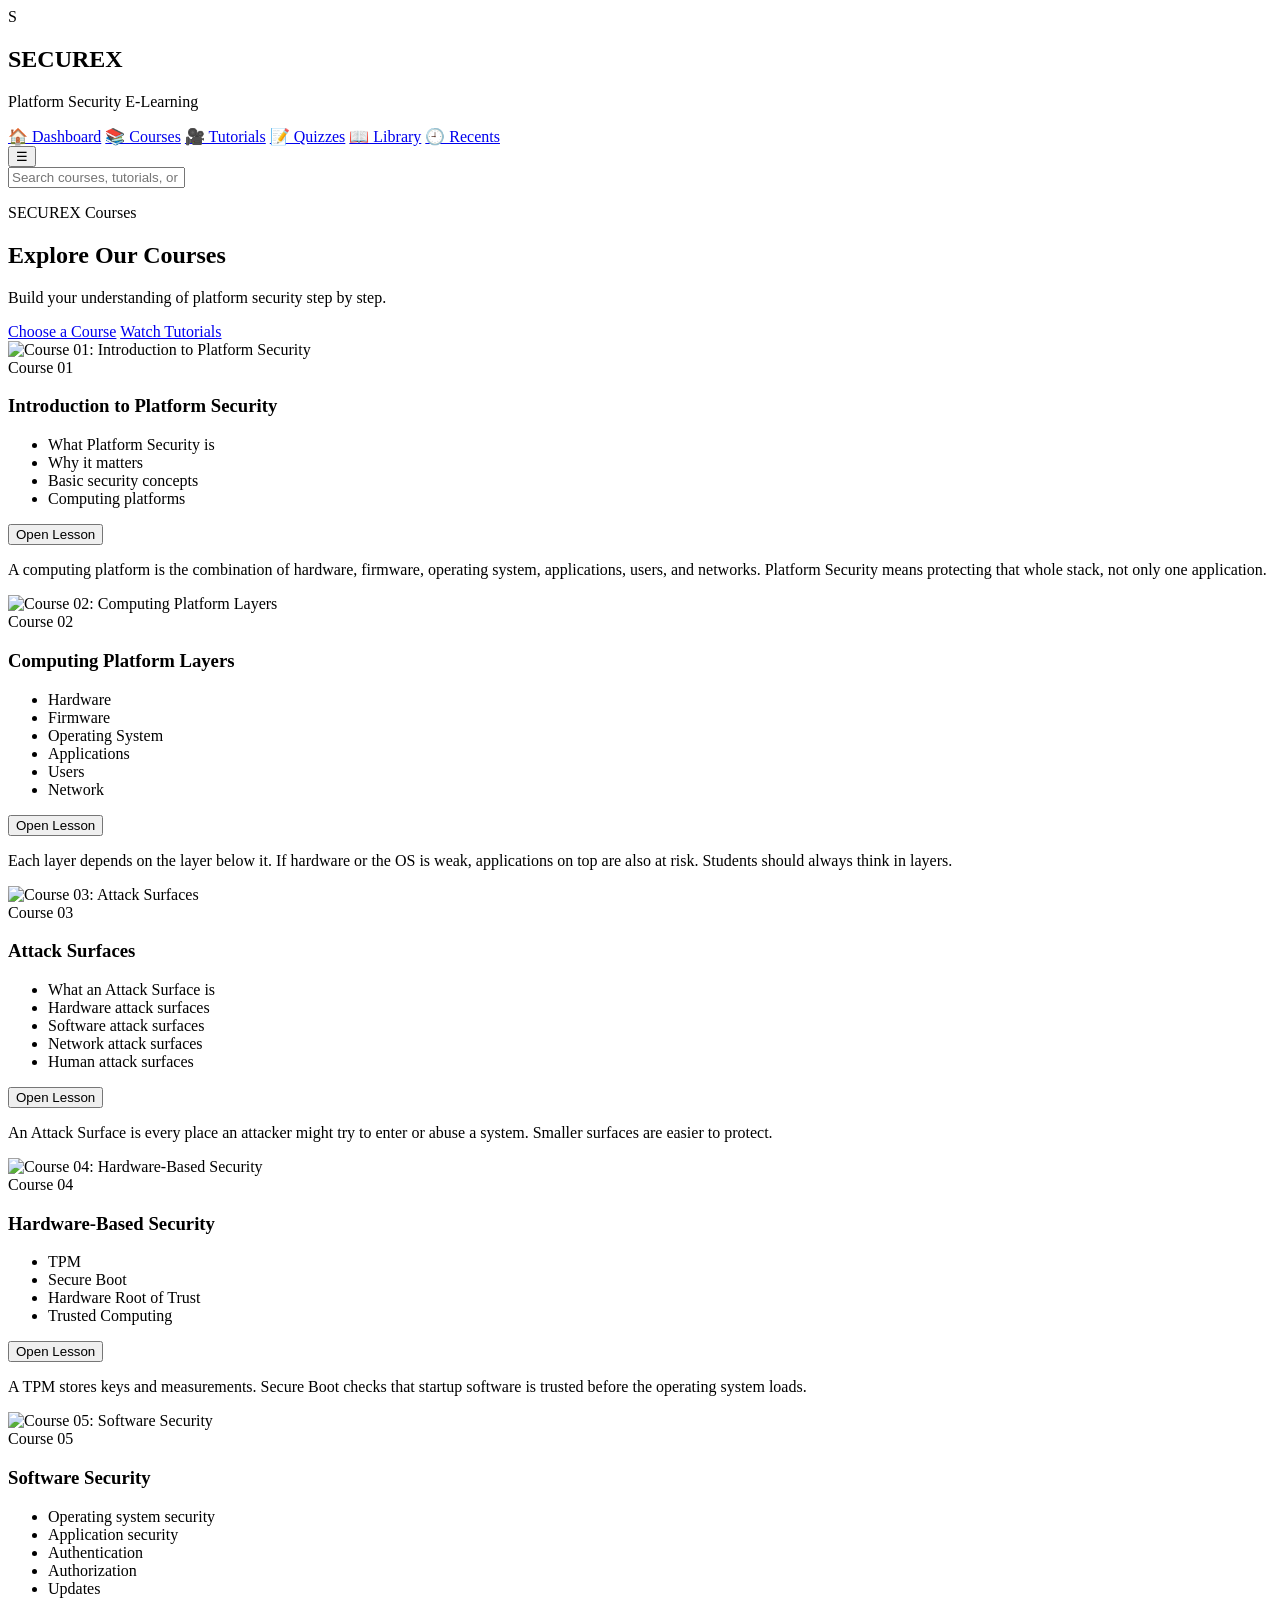
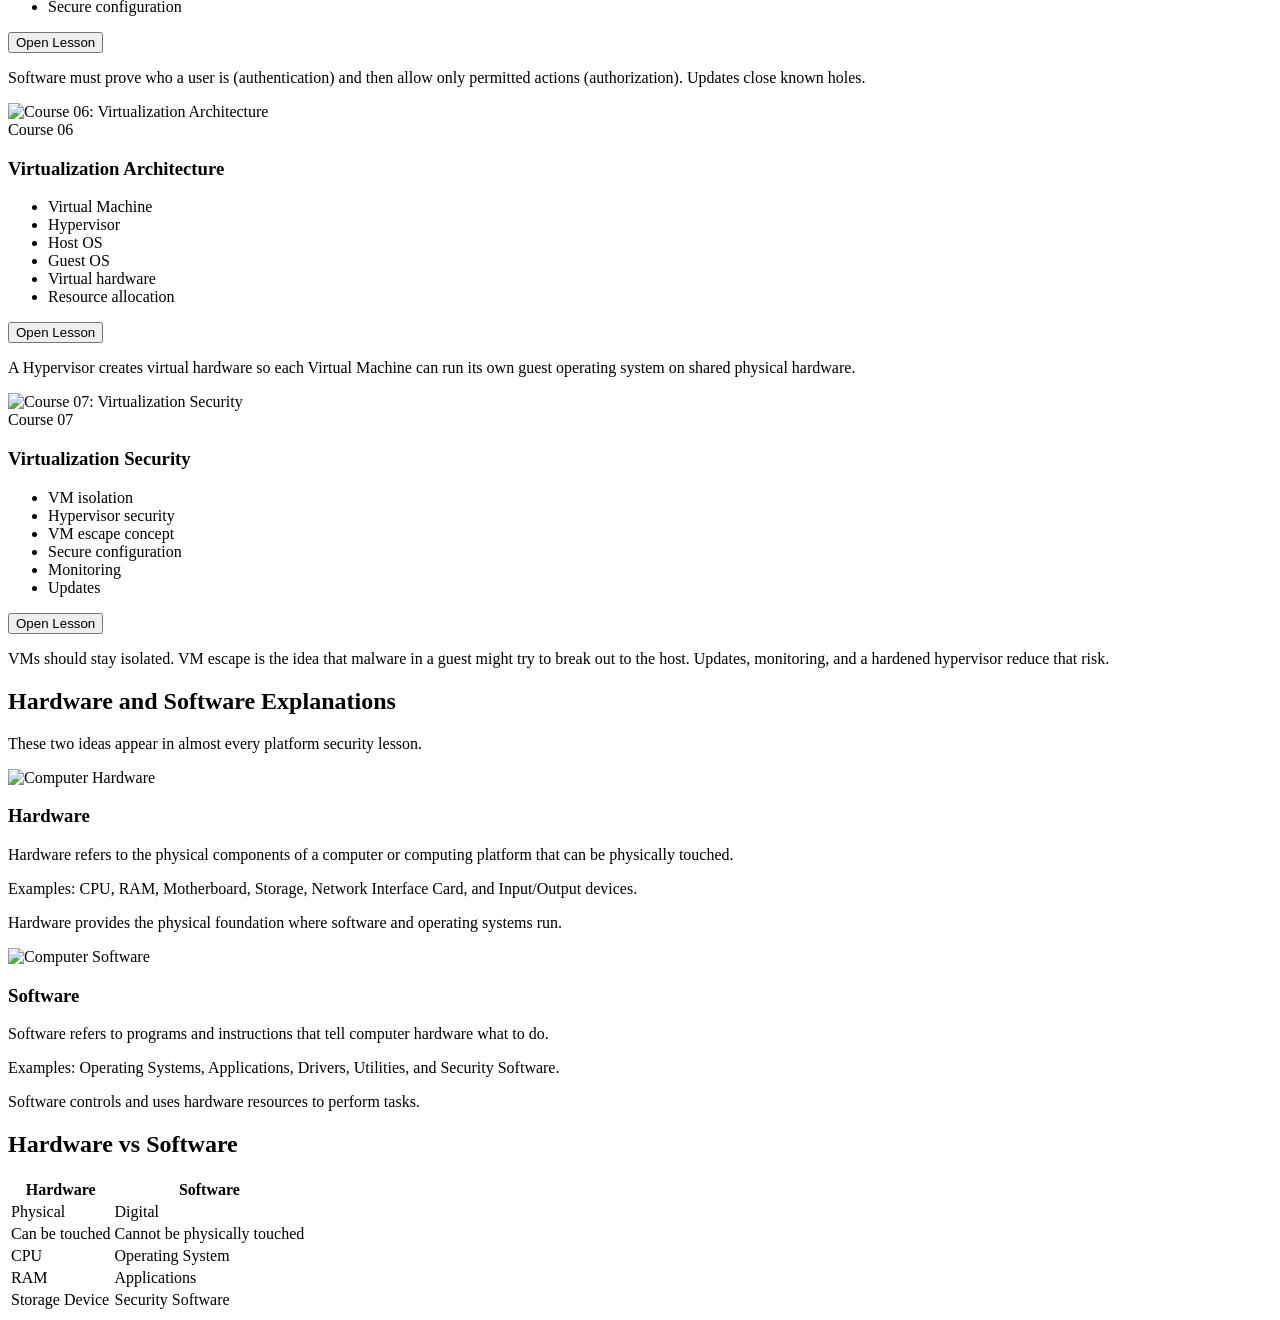
==== courses.html @ d3ca174d "Add files via upload" ====
<!DOCTYPE html>
<html lang="en">
<head>
    <meta charset="UTF-8">
    <meta name="viewport" content="width=device-width, initial-scale=1.0">
    <title>SECUREX | Courses</title>
    <link rel="stylesheet" href="css/style.css">
</head>
<body>
    <div class="overlay" id="overlay"></div>

    <div class="app">
        <aside class="sidebar" id="sidebar">
            <div class="brand">
                <div class="logo-mark">S</div>
                <div>
                    <h1>SECUREX</h1>
                    <p>Platform Security E-Learning</p>
                </div>
            </div>
            <nav>
                <a class="nav-link" href="index.html">🏠 Dashboard</a>
                <a class="nav-link active" href="courses.html">📚 Courses</a>
                <a class="nav-link" href="tutorials.html">🎥 Tutorials</a>
                <a class="nav-link" href="quizzes.html">📝 Quizzes</a>
                <a class="nav-link" href="library.html">📖 Library</a>
                <a class="nav-link" href="recents.html">🕘 Recents</a>
            </nav>
        </aside>

        <div class="main">
            <header class="topbar">
                <button class="menu-toggle" type="button" onclick="toggleMenu()">☰</button>
                <div class="search-box">
                    <input id="searchInput" type="text" placeholder="Search courses, tutorials, or security topics...">
                </div>
            </header>

            <main class="page">
                <section class="hero reveal">
                    <span class="floating-shape shape-1"></span>
                    <span class="floating-shape shape-2"></span>
                    <div>
                        <p class="tagline">SECUREX Courses</p>
                        <h2>Explore Our Courses</h2>
                        <p>Build your understanding of platform security step by step.</p>
                        <div class="hero-actions">
                            <a class="btn btn-primary" href="#course-01">Choose a Course</a>
                            <a class="btn btn-secondary" href="tutorials.html">Watch Tutorials</a>
                        </div>
                    </div>
                </section>

                <section class="section">
                    <div class="card-grid">
                        <article class="course-card search-item reveal" id="course-01">
                            <div class="course-image">
                                <img src="images/course1.webp" alt="Course 01: Introduction to Platform Security">
                            </div>
                            <span class="card-label">Course 01</span>
                            <h3>Introduction to Platform Security</h3>
                            <ul class="course-topics">
                                <li>What <span class="highlight">Platform Security</span> is</li>
                                <li>Why it matters</li>
                                <li>Basic security concepts</li>
                                <li>Computing platforms</li>
                            </ul>
                            <button class="btn btn-accent open-lesson" type="button" data-title="Introduction to Platform Security" data-link="courses.html#course-01">Open Lesson</button>
                            <div class="lesson-panel">
                                <p>A computing platform is the combination of hardware, firmware, operating system, applications, users, and networks. <span class="highlight">Platform Security</span> means protecting that whole stack, not only one application.</p>
                            </div>
                        </article>

                        <article class="course-card search-item reveal" id="course-02">
                            <div class="course-image">
                                <img src="images/course2.webp" alt="Course 02: Computing Platform Layers">
                            </div>
                            <span class="card-label">Course 02</span>
                            <h3>Computing Platform Layers</h3>
                            <ul class="course-topics">
                                <li><span class="highlight">Hardware</span></li>
                                <li>Firmware</li>
                                <li>Operating System</li>
                                <li>Applications</li>
                                <li>Users</li>
                                <li>Network</li>
                            </ul>
                            <button class="btn btn-accent open-lesson" type="button" data-title="Computing Platform Layers" data-link="courses.html#course-02">Open Lesson</button>
                            <div class="lesson-panel">
                                <p>Each layer depends on the layer below it. If hardware or the OS is weak, applications on top are also at risk. Students should always think in layers.</p>
                            </div>
                        </article>

                        <article class="course-card search-item reveal" id="course-03">
                            <div class="course-image">
                                <img src="https://images.unsplash.com/photo-1516321318423-f06f85e504b3?auto=format&fit=crop&w=900&q=80" alt="Course 03: Attack Surfaces">
                            </div>
                            <span class="card-label">Course 03</span>
                            <h3>Attack Surfaces</h3>
                            <ul class="course-topics">
                                <li>What an <span class="highlight">Attack Surface</span> is</li>
                                <li>Hardware attack surfaces</li>
                                <li>Software attack surfaces</li>
                                <li>Network attack surfaces</li>
                                <li>Human attack surfaces</li>
                            </ul>
                            <button class="btn btn-accent open-lesson" type="button" data-title="Attack Surfaces" data-link="courses.html#course-03">Open Lesson</button>
                            <div class="lesson-panel">
                                <p>An <span class="highlight">Attack Surface</span> is every place an attacker might try to enter or abuse a system. Smaller surfaces are easier to protect.</p>
                            </div>
                        </article>

                        <article class="course-card search-item reveal" id="course-04">
                            <div class="course-image">
                                <img src="https://images.unsplash.com/photo-1518770660439-4636190af475?auto=format&fit=crop&w=900&q=80" alt="Course 04: Hardware-Based Security">
                            </div>
                            <span class="card-label">Course 04</span>
                            <h3>Hardware-Based Security</h3>
                            <ul class="course-topics">
                                <li><span class="highlight">TPM</span></li>
                                <li><span class="highlight">Secure Boot</span></li>
                                <li>Hardware Root of Trust</li>
                                <li>Trusted Computing</li>
                            </ul>
                            <button class="btn btn-accent open-lesson" type="button" data-title="Hardware Security" data-link="courses.html#course-04">Open Lesson</button>
                            <div class="lesson-panel">
                                <p>A <span class="highlight">TPM</span> stores keys and measurements. <span class="highlight">Secure Boot</span> checks that startup software is trusted before the operating system loads.</p>
                            </div>
                        </article>

                        <article class="course-card search-item reveal" id="course-05">
                            <div class="course-image">
                                <img src="https://images.unsplash.com/photo-1526379095098-d400fd0bf935?auto=format&fit=crop&w=900&q=80" alt="Course 05: Software Security">
                            </div>
                            <span class="card-label">Course 05</span>
                            <h3>Software Security</h3>
                            <ul class="course-topics">
                                <li>Operating system security</li>
                                <li>Application security</li>
                                <li>Authentication</li>
                                <li>Authorization</li>
                                <li>Updates</li>
                                <li>Secure configuration</li>
                            </ul>
                            <button class="btn btn-accent open-lesson" type="button" data-title="Software Security" data-link="courses.html#course-05">Open Lesson</button>
                            <div class="lesson-panel">
                                <p><span class="highlight">Software</span> must prove who a user is (authentication) and then allow only permitted actions (authorization). Updates close known holes.</p>
                            </div>
                        </article>

                        <article class="course-card search-item reveal" id="course-06">
                            <div class="course-image">
                                <img src="https://images.unsplash.com/photo-1517430816045-df4b7de11d1d?auto=format&fit=crop&w=900&q=80" alt="Course 06: Virtualization Architecture">
                            </div>
                            <span class="card-label">Course 06</span>
                            <h3>Virtualization Architecture</h3>
                            <ul class="course-topics">
                                <li><span class="highlight">Virtual Machine</span></li>
                                <li><span class="highlight">Hypervisor</span></li>
                                <li>Host OS</li>
                                <li>Guest OS</li>
                                <li>Virtual hardware</li>
                                <li>Resource allocation</li>
                            </ul>
                            <button class="btn btn-accent open-lesson" type="button" data-title="Virtualization Architecture" data-link="courses.html#course-06">Open Lesson</button>
                            <div class="lesson-panel">
                                <p>A <span class="highlight">Hypervisor</span> creates virtual hardware so each <span class="highlight">Virtual Machine</span> can run its own guest operating system on shared physical hardware.</p>
                            </div>
                        </article>

                        <article class="course-card search-item reveal" id="course-07">
                            <div class="course-image">
                                <img src="https://images.unsplash.com/photo-1550751827-4bd374c3f58b?auto=format&fit=crop&w=900&q=80" alt="Course 07: Virtualization Security">
                            </div>
                            <span class="card-label">Course 07</span>
                            <h3>Virtualization Security</h3>
                            <ul class="course-topics">
                                <li>VM isolation</li>
                                <li>Hypervisor security</li>
                                <li>VM escape concept</li>
                                <li>Secure configuration</li>
                                <li>Monitoring</li>
                                <li>Updates</li>
                            </ul>
                            <button class="btn btn-accent open-lesson" type="button" data-title="Virtualization Security" data-link="courses.html#course-07">Open Lesson</button>
                            <div class="lesson-panel">
                                <p>VMs should stay isolated. VM escape is the idea that malware in a guest might try to break out to the host. Updates, monitoring, and a hardened hypervisor reduce that risk.</p>
                            </div>
                        </article>
                    </div>
                </section>

                <section class="section reveal">
                    <h2>Hardware and Software Explanations</h2>
                    <p class="section-subtitle">These two ideas appear in almost every platform security lesson.</p>

                    <div class="two-col">
                        <article class="info-card">
                            <div class="topic-image">
                                <img src="https://images.unsplash.com/photo-1518770660439-4636190af475?auto=format&fit=crop&w=900&q=80" alt="Computer Hardware">
                            </div>
                            <h3>Hardware</h3>
                            <p><span class="highlight">Hardware</span> refers to the physical components of a computer or computing platform that can be physically touched.</p>
                            <p>Examples: CPU, RAM, Motherboard, Storage, Network Interface Card, and Input/Output devices.</p>
                            <p>Hardware provides the physical foundation where software and operating systems run.</p>
                        </article>

                        <article class="info-card">
                            <div class="topic-image">
                                <img src="https://images.unsplash.com/photo-1498050108023-c5249f4df085?auto=format&fit=crop&w=900&q=80" alt="Computer Software">
                            </div>
                            <h3>Software</h3>
                            <p><span class="highlight">Software</span> refers to programs and instructions that tell computer hardware what to do.</p>
                            <p>Examples: Operating Systems, Applications, Drivers, Utilities, and Security Software.</p>
                            <p>Software controls and uses hardware resources to perform tasks.</p>
                        </article>
                    </div>
                </section>

                <section class="section reveal">
                    <h2>Hardware vs Software</h2>
                    <table class="compare-table">
                        <thead>
                            <tr>
                                <th>Hardware</th>
                                <th>Software</th>
                            </tr>
                        </thead>
                        <tbody>
                            <tr><td>Physical</td><td>Digital</td></tr>
                            <tr><td>Can be touched</td><td>Cannot be physically touched</td></tr>
                            <tr><td>CPU</td><td>Operating System</td></tr>
                            <tr><td>RAM</td><td>Applications</td></tr>
                            <tr><td>Storage Device</td><td>Security Software</td></tr>
                        </tbody>
                    </table>
                </section>
            </main>
        </div>
    </div>

    <script src="js/script.js"></script>
</body>
</html>
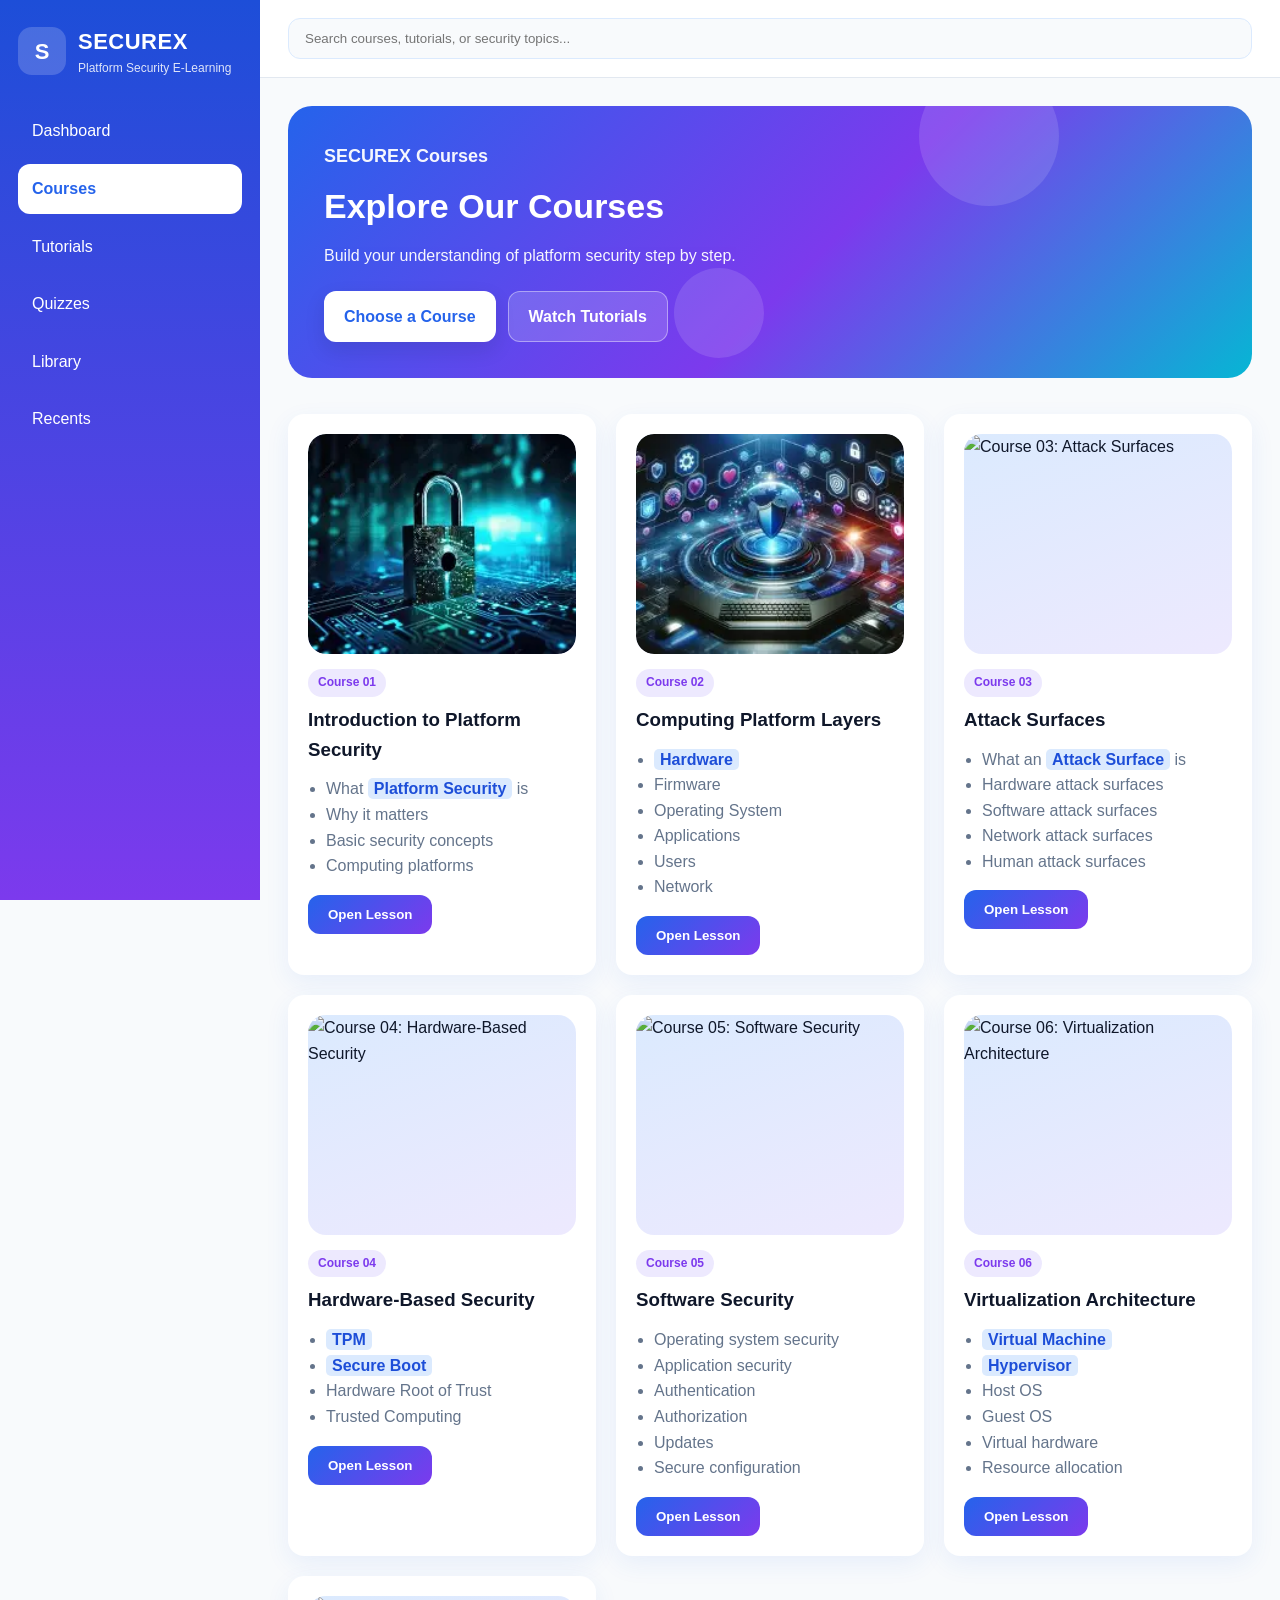
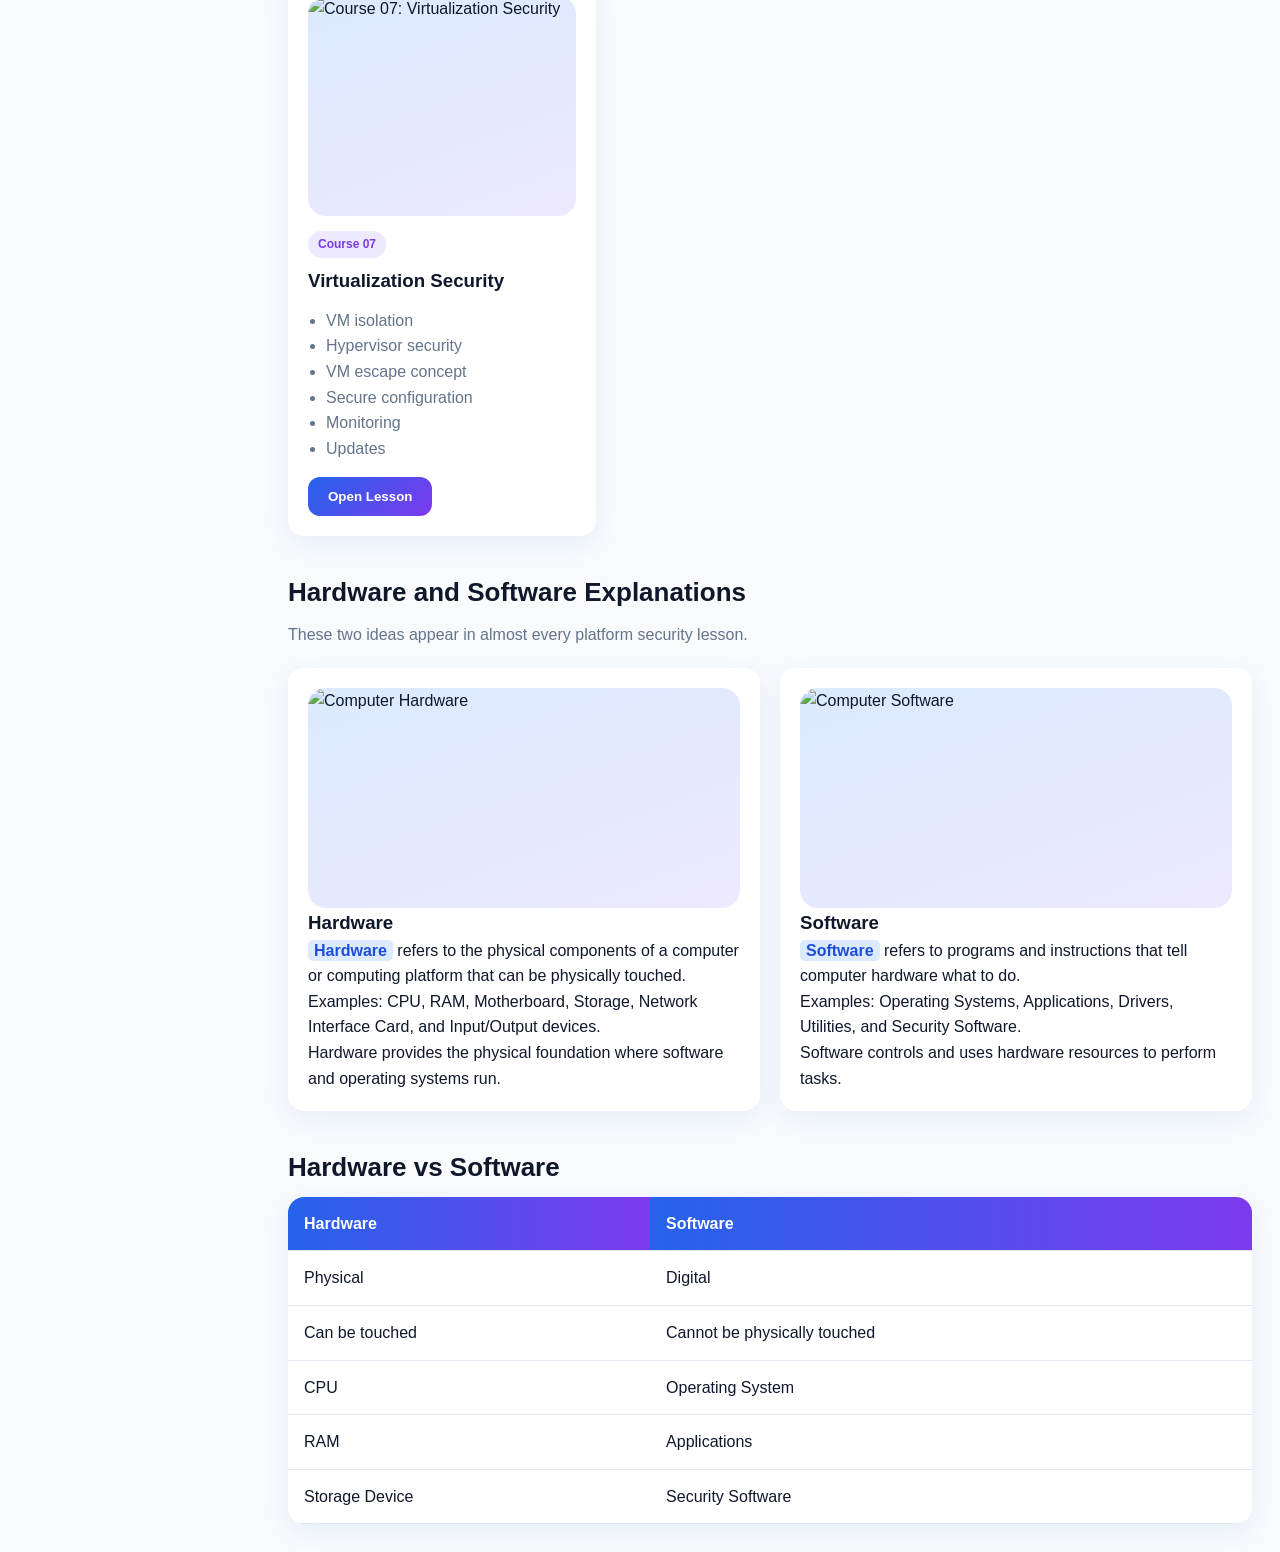
==== commit c514fa5b: "Fix HTML encoding issues in courses.html" ====
--- a/courses.html
+++ b/courses.html
@@ -19,12 +19,12 @@
                 </div>
             </div>
             <nav>
-                <a class="nav-link" href="index.html">🏠 Dashboard</a>
-                <a class="nav-link active" href="courses.html">📚 Courses</a>
-                <a class="nav-link" href="tutorials.html">🎥 Tutorials</a>
-                <a class="nav-link" href="quizzes.html">📝 Quizzes</a>
-                <a class="nav-link" href="library.html">📖 Library</a>
-                <a class="nav-link" href="recents.html">🕘 Recents</a>
+                <a class="nav-link" href="index.html"> Dashboard</a>
+                <a class="nav-link active" href="courses.html"> Courses</a>
+                <a class="nav-link" href="tutorials.html"> Tutorials</a>
+                <a class="nav-link" href="quizzes.html"> Quizzes</a>
+                <a class="nav-link" href="library.html"> Library</a>
+                <a class="nav-link" href="recents.html"> Recents</a>
             </nav>
         </aside>
 
--- a/css/style.css
+++ b/css/style.css
@@ -0,0 +1,775 @@
+/* ============================================
+   SECUREX - Platform Security E-Learning
+   Simple, readable styles for the whole site
+   ============================================ */
+
+:root {
+    --primary: #2563EB;
+    --secondary: #7C3AED;
+    --accent: #06B6D4;
+    --background: #F8FAFC;
+    --card: #FFFFFF;
+    --text: #0F172A;
+    --text-secondary: #64748B;
+    --shadow: 0 8px 24px rgba(37, 99, 235, 0.08);
+    --shadow-hover: 0 16px 32px rgba(124, 58, 237, 0.16);
+    --radius: 16px;
+    --sidebar-width: 260px;
+}
+
+* {
+    box-sizing: border-box;
+    margin: 0;
+    padding: 0;
+}
+
+html {
+    scroll-behavior: smooth;
+}
+
+body {
+    font-family: "Segoe UI", Arial, sans-serif;
+    background: var(--background);
+    color: var(--text);
+    line-height: 1.6;
+}
+
+img {
+    max-width: 100%;
+    display: block;
+}
+
+a {
+    text-decoration: none;
+    color: inherit;
+}
+
+button,
+input,
+select {
+    font-family: inherit;
+}
+
+.highlight {
+    background: #dbeafe;
+    color: #1d4ed8;
+    padding: 2px 6px;
+    border-radius: 5px;
+    font-weight: 600;
+}
+
+/* ---------- Layout ---------- */
+.app {
+    display: flex;
+    min-height: 100vh;
+}
+
+.sidebar {
+    width: var(--sidebar-width);
+    background: linear-gradient(180deg, #1d4ed8 0%, #7c3aed 100%);
+    color: #fff;
+    padding: 24px 18px;
+    position: fixed;
+    top: 0;
+    left: 0;
+    height: 100vh;
+    overflow-y: auto;
+    z-index: 1000;
+    transition: transform 0.3s ease;
+}
+
+.brand {
+    display: flex;
+    align-items: center;
+    gap: 12px;
+    margin-bottom: 28px;
+}
+
+.logo-mark {
+    width: 48px;
+    height: 48px;
+    border-radius: 14px;
+    background: rgba(255, 255, 255, 0.18);
+    display: flex;
+    align-items: center;
+    justify-content: center;
+    font-weight: 800;
+    font-size: 22px;
+}
+
+.brand h1 {
+    font-size: 22px;
+    letter-spacing: 0.5px;
+}
+
+.brand p {
+    font-size: 12px;
+    opacity: 0.85;
+}
+
+.nav-link {
+    display: flex;
+    align-items: center;
+    gap: 10px;
+    padding: 12px 14px;
+    border-radius: 12px;
+    color: #fff;
+    margin-bottom: 8px;
+    transition: background 0.25s ease, transform 0.25s ease;
+}
+
+.nav-link:hover {
+    background: rgba(255, 255, 255, 0.16);
+    transform: translateX(4px);
+}
+
+.nav-link.active {
+    background: #fff;
+    color: var(--primary);
+    font-weight: 700;
+}
+
+.main {
+    margin-left: var(--sidebar-width);
+    flex: 1;
+    min-width: 0;
+}
+
+.topbar {
+    display: flex;
+    align-items: center;
+    gap: 16px;
+    padding: 18px 28px;
+    background: rgba(255, 255, 255, 0.9);
+    position: sticky;
+    top: 0;
+    z-index: 50;
+    border-bottom: 1px solid #e2e8f0;
+}
+
+.menu-toggle {
+    display: none;
+    border: none;
+    background: linear-gradient(135deg, var(--primary), var(--secondary));
+    color: #fff;
+    width: 42px;
+    height: 42px;
+    border-radius: 10px;
+    font-size: 20px;
+    cursor: pointer;
+}
+
+.search-box {
+    flex: 1;
+}
+
+.search-box input {
+    width: 100%;
+    padding: 12px 16px;
+    border: 1px solid #dbeafe;
+    border-radius: 12px;
+    background: #f8fafc;
+    outline: none;
+    transition: border 0.2s ease, box-shadow 0.2s ease;
+}
+
+.search-box input:focus {
+    border-color: var(--primary);
+    box-shadow: 0 0 0 4px rgba(37, 99, 235, 0.12);
+}
+
+.page {
+    padding: 28px;
+}
+
+/* ---------- Hero / welcome ---------- */
+.hero {
+    position: relative;
+    overflow: hidden;
+    background: linear-gradient(135deg, #2563EB, #7C3AED 55%, #06B6D4);
+    color: #fff;
+    border-radius: 24px;
+    padding: 36px;
+    display: grid;
+    grid-template-columns: 1.1fr 0.9fr;
+    gap: 28px;
+    align-items: center;
+}
+
+.floating-shape {
+    position: absolute;
+    border-radius: 50%;
+    background: rgba(255, 255, 255, 0.12);
+    animation: float 8s ease-in-out infinite;
+}
+
+.shape-1 {
+    width: 140px;
+    height: 140px;
+    top: -40px;
+    right: 20%;
+}
+
+.shape-2 {
+    width: 90px;
+    height: 90px;
+    bottom: 20px;
+    left: 40%;
+    animation-delay: 1.5s;
+}
+
+.shape-3 {
+    width: 60px;
+    height: 60px;
+    top: 30px;
+    left: 10%;
+    animation-delay: 3s;
+}
+
+@keyframes float {
+    0%, 100% { transform: translateY(0); }
+    50% { transform: translateY(-12px); }
+}
+
+.hero h2 {
+    font-size: 34px;
+    margin-bottom: 10px;
+    position: relative;
+}
+
+.hero .tagline {
+    font-size: 18px;
+    font-weight: 600;
+    margin-bottom: 8px;
+    position: relative;
+}
+
+.hero p {
+    position: relative;
+    max-width: 540px;
+    opacity: 0.95;
+    margin-bottom: 22px;
+}
+
+.hero-actions {
+    display: flex;
+    flex-wrap: wrap;
+    gap: 12px;
+    position: relative;
+}
+
+.btn {
+    display: inline-flex;
+    align-items: center;
+    justify-content: center;
+    border: none;
+    cursor: pointer;
+    padding: 12px 20px;
+    border-radius: 12px;
+    font-weight: 700;
+    transition: transform 0.2s ease, box-shadow 0.2s ease, background 0.2s ease;
+}
+
+.btn:hover {
+    transform: translateY(-3px);
+}
+
+.btn:active {
+    transform: translateY(1px) scale(0.98);
+}
+
+.btn-primary {
+    background: #fff;
+    color: var(--primary);
+    box-shadow: 0 8px 20px rgba(15, 23, 42, 0.12);
+}
+
+.btn-secondary {
+    background: rgba(255, 255, 255, 0.16);
+    color: #fff;
+    border: 1px solid rgba(255, 255, 255, 0.4);
+}
+
+.btn-accent {
+    background: linear-gradient(135deg, var(--primary), var(--secondary));
+    color: #fff;
+}
+
+.btn-outline {
+    background: #fff;
+    color: var(--primary);
+    border: 1px solid #bfdbfe;
+}
+
+.btn-danger {
+    background: #fee2e2;
+    color: #b91c1c;
+}
+
+/* Image areas — CSS is ready for a real <img> later */
+.image-box,
+.course-image,
+.topic-image,
+.library-image,
+.hero-image {
+    position: relative;
+    overflow: hidden;
+    border-radius: 18px;
+    background: linear-gradient(160deg, #dbeafe, #ede9fe);
+    min-height: 220px;
+}
+
+.hero-image {
+    min-height: 260px;
+    height: 100%;
+    box-shadow: 0 12px 30px rgba(15, 23, 42, 0.18);
+    border-radius: 24px;
+    overflow: hidden;
+    background: #0f172a;
+    display: flex;
+    align-items: stretch;
+    justify-content: center;
+}
+
+.image-placeholder {
+    width: 100%;
+    height: 100%;
+    min-height: 220px;
+    display: flex;
+    flex-direction: column;
+    align-items: center;
+    justify-content: center;
+    color: #1d4ed8;
+    font-weight: 700;
+    text-align: center;
+    gap: 8px;
+}
+
+.hero-image img,
+.course-image img,
+.topic-image img,
+.library-image img,
+.image-box img {
+    width: 100%;
+    height: 100%;
+    min-height: 220px;
+    object-fit: cover;
+    object-position: center;
+    border-radius: 18px;
+    transition: transform 0.4s ease;
+}
+
+.hero-image:hover img,
+.course-image:hover img,
+.topic-image:hover img,
+.library-image:hover img {
+    transform: scale(1.05);
+}
+
+/* ---------- Cards and grids ---------- */
+.section {
+    margin-top: 36px;
+}
+
+.section h2 {
+    font-size: 26px;
+    margin-bottom: 8px;
+}
+
+.section-subtitle {
+    color: var(--text-secondary);
+    margin-bottom: 20px;
+}
+
+.card-grid {
+    display: grid;
+    grid-template-columns: repeat(3, 1fr);
+    gap: 20px;
+}
+
+.info-card,
+.course-card,
+.tip-card,
+.resource-card,
+.recent-card,
+.tutorial-card {
+    background: var(--card);
+    border-radius: var(--radius);
+    padding: 20px;
+    box-shadow: var(--shadow);
+    transition: transform 0.25s ease, box-shadow 0.25s ease;
+}
+
+.info-card:hover,
+.course-card:hover,
+.tip-card:hover,
+.resource-card:hover,
+.recent-card:hover,
+.tutorial-card:hover {
+    transform: translateY(-6px);
+    box-shadow: var(--shadow-hover);
+}
+
+.icon {
+    width: 48px;
+    height: 48px;
+    border-radius: 14px;
+    display: flex;
+    align-items: center;
+    justify-content: center;
+    font-size: 22px;
+    margin-bottom: 12px;
+}
+
+.icon-blue { background: #dbeafe; }
+.icon-purple { background: #ede9fe; }
+.icon-cyan { background: #cffafe; }
+.icon-green { background: #dcfce7; }
+.icon-orange { background: #ffedd5; }
+.icon-pink { background: #fce7f3; }
+
+.card-label {
+    display: inline-block;
+    font-size: 12px;
+    font-weight: 700;
+    color: var(--secondary);
+    background: #ede9fe;
+    padding: 4px 10px;
+    border-radius: 999px;
+    margin-bottom: 8px;
+}
+
+/* Progress */
+.progress-card {
+    background: var(--card);
+    border-radius: var(--radius);
+    padding: 24px;
+    box-shadow: var(--shadow);
+}
+
+.progress-item {
+    margin-bottom: 16px;
+}
+
+.progress-item:last-child {
+    margin-bottom: 0;
+}
+
+.progress-label {
+    display: flex;
+    justify-content: space-between;
+    margin-bottom: 8px;
+    font-weight: 600;
+}
+
+.progress-track {
+    height: 12px;
+    background: #e2e8f0;
+    border-radius: 999px;
+    overflow: hidden;
+}
+
+.progress-fill {
+    height: 100%;
+    width: 0;
+    border-radius: 999px;
+    background: linear-gradient(90deg, var(--primary), var(--accent));
+    transition: width 1s ease;
+}
+
+/* Tips */
+.tip-card h3 {
+    margin-bottom: 8px;
+}
+
+/* Course extras */
+.course-image {
+    min-height: 160px;
+    margin-bottom: 14px;
+}
+
+.course-image .image-placeholder {
+    min-height: 160px;
+}
+
+.course-topics {
+    margin: 12px 0 16px 18px;
+    color: var(--text-secondary);
+}
+
+.lesson-panel {
+    display: none;
+    margin-top: 12px;
+    padding: 14px;
+    background: #f8fafc;
+    border-radius: 12px;
+    border: 1px solid #e2e8f0;
+}
+
+.lesson-panel.open {
+    display: block;
+}
+
+.compare-table {
+    width: 100%;
+    border-collapse: collapse;
+    background: #fff;
+    border-radius: 16px;
+    overflow: hidden;
+    box-shadow: var(--shadow);
+}
+
+.compare-table th,
+.compare-table td {
+    padding: 14px 16px;
+    text-align: left;
+    border-bottom: 1px solid #e2e8f0;
+}
+
+.compare-table th {
+    background: linear-gradient(90deg, #2563EB, #7C3AED);
+    color: #fff;
+}
+
+.two-col {
+    display: grid;
+    grid-template-columns: 1fr 1fr;
+    gap: 20px;
+}
+
+/* Videos 16:9 */
+.video-container {
+    position: relative;
+    width: 100%;
+    padding-bottom: 56.25%;
+    height: 0;
+    overflow: hidden;
+    border-radius: 14px;
+    background: #0f172a;
+    margin-bottom: 14px;
+}
+
+.video-container video {
+    position: absolute;
+    top: 0;
+    left: 0;
+    width: 100%;
+    height: 100%;
+    border: none;
+}
+
+.video-preview {
+    position: absolute;
+    inset: 0;
+    display: flex;
+    flex-direction: column;
+    align-items: center;
+    justify-content: center;
+    overflow: hidden;
+    color: #fff;
+    gap: 8px;
+    background: #0f172a;
+}
+
+.video-preview::after {
+    position: absolute;
+    inset: 0;
+    background: linear-gradient(0deg, rgba(15, 23, 42, 0.78), rgba(15, 23, 42, 0.08));
+    content: "";
+}
+
+.video-preview img {
+    position: absolute;
+    inset: 0;
+    width: 100%;
+    height: 100%;
+    object-fit: cover;
+    transition: transform 0.3s ease;
+}
+
+.video-preview:hover img {
+    transform: scale(1.04);
+}
+
+.video-preview:focus-visible {
+    outline: 3px solid var(--accent);
+    outline-offset: -3px;
+}
+
+.video-preview-label {
+    position: relative;
+    z-index: 1;
+    display: flex;
+    flex-direction: column;
+    align-items: center;
+    gap: 8px;
+    font-weight: 700;
+}
+
+.play-icon {
+    width: 58px;
+    height: 58px;
+    border-radius: 50%;
+    background: rgba(255, 255, 255, 0.2);
+    display: flex;
+    align-items: center;
+    justify-content: center;
+    font-size: 24px;
+}
+
+.video-preview .play-icon {
+    background: rgba(37, 99, 235, 0.9);
+}
+
+.topic-chip {
+    display: inline-block;
+    margin-top: 8px;
+    background: #cffafe;
+    color: #0e7490;
+    font-size: 12px;
+    font-weight: 700;
+    padding: 4px 10px;
+    border-radius: 999px;
+}
+
+/* Quiz */
+.quiz-card {
+    background: #fff;
+    border-radius: var(--radius);
+    padding: 20px;
+    box-shadow: var(--shadow);
+    margin-bottom: 16px;
+}
+
+.quiz-card h3 {
+    margin-bottom: 12px;
+}
+
+.choice {
+    display: block;
+    padding: 10px 12px;
+    border: 1px solid #e2e8f0;
+    border-radius: 10px;
+    margin-bottom: 8px;
+    cursor: pointer;
+    transition: background 0.2s ease, border 0.2s ease;
+}
+
+.choice:hover {
+    background: #eff6ff;
+    border-color: #93c5fd;
+}
+
+.choice input {
+    margin-right: 8px;
+}
+
+.quiz-result {
+    display: none;
+    background: #fff;
+    border-radius: var(--radius);
+    padding: 24px;
+    box-shadow: var(--shadow);
+    text-align: center;
+}
+
+.quiz-result.show {
+    display: block;
+}
+
+.score-number {
+    font-size: 36px;
+    color: var(--primary);
+    margin: 8px 0;
+}
+
+.quiz-result .btn {
+    margin: 8px;
+}
+
+/* Library extra text */
+.more-info {
+    display: none;
+    margin-top: 12px;
+    color: var(--text-secondary);
+}
+
+.more-info.open {
+    display: block;
+}
+
+.overlay {
+    display: none;
+    position: fixed;
+    inset: 0;
+    background: rgba(15, 23, 42, 0.35);
+    z-index: 900;
+}
+
+.overlay.show {
+    display: block;
+}
+
+.empty-note {
+    color: var(--text-secondary);
+    background: #fff;
+    padding: 20px;
+    border-radius: 16px;
+    box-shadow: var(--shadow);
+}
+
+/* Scroll reveal */
+.reveal {
+    opacity: 0;
+    transform: translateY(18px);
+    transition: opacity 0.6s ease, transform 0.6s ease;
+}
+
+.reveal.visible {
+    opacity: 1;
+    transform: translateY(0);
+}
+
+/* ---------- Responsive ---------- */
+@media (max-width: 1100px) {
+    .card-grid {
+        grid-template-columns: repeat(2, 1fr);
+    }
+
+    .hero {
+        grid-template-columns: 1fr;
+    }
+}
+
+@media (max-width: 800px) {
+    .sidebar {
+        transform: translateX(-100%);
+    }
+
+    .sidebar.open {
+        transform: translateX(0);
+    }
+
+    .main {
+        margin-left: 0;
+    }
+
+    .menu-toggle {
+        display: inline-flex;
+        align-items: center;
+        justify-content: center;
+    }
+
+    .card-grid,
+    .two-col {
+        grid-template-columns: 1fr;
+    }
+
+    .page {
+        padding: 18px;
+    }
+
+    .hero h2 {
+        font-size: 26px;
+    }
+}
